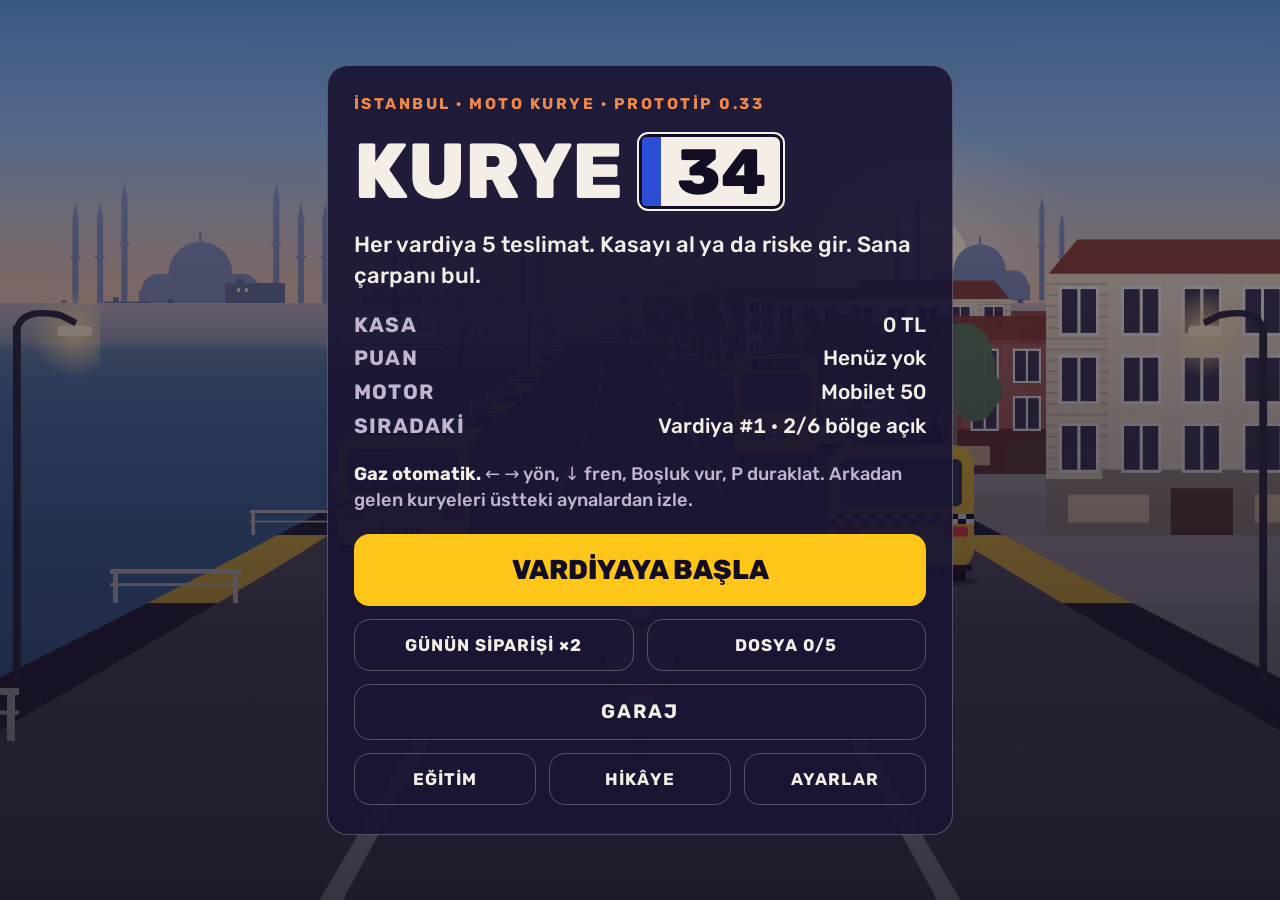
==== index.html @ 035631e4 "v0.33: speedometer, clearer police checkpoint, fines list, fewer potholes/oil, rivals one at a time " ====
<!doctype html>
<html lang="tr">
<head>
<meta charset="utf-8">
<meta name="viewport" content="width=device-width,initial-scale=1,viewport-fit=cover">
<title>Kurye 34</title>
<meta name="theme-color" content="#120d22">
<meta name="description" content="İstanbul'da motor kuryeliği: trafik, rakipler, teslimat.">
<meta name="apple-mobile-web-app-capable" content="yes">
<meta name="mobile-web-app-capable" content="yes">
<meta name="apple-mobile-web-app-status-bar-style" content="black-translucent">
<meta name="apple-mobile-web-app-title" content="Kurye 34">
<link rel="manifest" href="manifest.webmanifest">
<link rel="icon" href="icons/icon-192.png" type="image/png">
<link rel="apple-touch-icon" href="icons/apple-touch-icon.png">
<link rel="preconnect" href="https://fonts.googleapis.com">
<link rel="preconnect" href="https://fonts.gstatic.com" crossorigin>
<link rel="stylesheet" href="https://fonts.googleapis.com/css2?family=Rubik:wght@500;700;800;900&display=swap">
<link rel="stylesheet" href="style.css">
</head>
<body>
<div id="game"><canvas id="c" aria-label="Kurye 34 oyun alanı"></canvas></div>

<div class="hud" id="hud" hidden>
  <div class="stat">
    <span class="lbl">SÜRE</span>
    <span class="val" id="time" data-noi18n>00.0</span>
    <div class="sys">
      <button class="mini" id="pauseBtn" type="button" aria-label="Duraklat">II</button>
      <button class="mini" id="muteBtn" type="button">SES</button>
    </div>
  </div>
  <div class="mid">
    <div class="route" id="route"></div>
    <div class="track"><div class="fill" id="prog"></div><div class="pin"></div></div>
    <div class="sub"><span id="dist" data-noi18n>0 m</span></div>
  </div>
  <div class="stat r">
    <span class="lbl" id="moneyLbl">KASA</span>
    <span class="val" id="money" data-noi18n>0 TL</span>
    <span class="lbl" style="margin-top:6px">PAKET</span>
    <div class="pbar"><i id="pkg"></i></div>
  </div>
</div>

<div class="copfx" id="copFx"></div>
<div class="spd" id="spd" hidden><b id="spdV" data-noi18n>0</b><small id="spdU">km/sa</small><span class="lim" id="spdLim" hidden>LİMİT 55</span></div>
<div class="toast" id="toast"></div>
<div class="cd" id="cd" hidden></div>
<div class="hint" id="rivalHint" hidden>RAKİP ARKADA</div>
<div class="boss" id="bossBar" hidden><span>KARA</span><i><b id="bossHp"></b></i></div>
<div class="radio" id="radio" hidden>
  <div class="rhead"><span class="rdot"></span><span id="radioWho">USTA</span><span class="rstep" id="radioStep"></span><button class="rskip" id="tutSkip" type="button">ATLA</button></div>
  <p id="radioTxt"></p>
</div>

<div class="controls" id="controls" hidden>
  <div class="joyzone" id="joy" aria-label="Yön: sürükle">
    <div class="joybase idle" id="joyBase"><div class="joyknob" id="joyKnob"></div></div>
  </div>
  <div class="rpad">
    <button class="btn kick" data-k="kick" type="button">VUR</button>
    <button class="btn brake" data-k="brake" type="button">FREN</button>
    <button class="btn nitro" data-k="nitro" id="nitroBtn" type="button" hidden>NİTRO</button>
  </div>
</div>
<div class="keyhint" id="keyhint" hidden>Gaz otomatik · ← → yön · ↓ fren · Boşluk vur · N nitro · P duraklat</div>

<div class="screen" id="menu">
  <div class="card">
    <div class="eyebrow">İSTANBUL · MOTO KURYE · PROTOTİP 0.33</div>
    <h1>KURYE <span class="plate">34</span></h1>
    <p class="lede">Her vardiya 5 teslimat. Kasayı al ya da riske gir. Sana çarpanı bul.</p>
    <dl class="facts">
      <dt>KASA</dt><dd id="mMoney" data-noi18n>0 TL</dd>
      <dt>PUAN</dt><dd id="mRating">Henüz yok</dd>
      <dt>MOTOR</dt><dd id="mBike">Mobilet 50</dd>
      <dt>SIRADAKİ</dt><dd id="mShift">Vardiya #1 · Kadıköy</dd>
    </dl>
    <p class="how touch-only"><b>Gaz otomatik.</b> Sol yarıda parmağını sürükleyerek yön ver, sağda FREN ve VUR. Arkadan gelen kuryeleri üstteki aynalardan izle.</p>
    <p class="how key-only"><b>Gaz otomatik.</b> ← → yön, ↓ fren, Boşluk vur, P duraklat. Arkadan gelen kuryeleri üstteki aynalardan izle.</p>
    <div class="row">
      <button class="cta" id="startBtn" type="button">VARDİYAYA BAŞLA</button>
      <div class="pair two">
        <button class="ghost" id="dailyBtn" type="button">GÜNÜN SİPARİŞİ</button>
        <button class="ghost" id="caseBtn" type="button">DOSYA 0/5</button>
      </div>
      <button class="ghost" id="garageBtn" type="button">GARAJ</button>
      <div class="pair">
        <button class="ghost" id="tutBtn" type="button">EĞİTİM</button>
        <button class="ghost" id="storyBtn" type="button">HİKÂYE</button>
        <button class="ghost" id="sndBtn" type="button">AYARLAR</button>
      </div>
    </div>
  </div>
</div>

<div class="screen story" id="story" hidden>
  <div class="card">
    <canvas id="sCan" width="720" height="420" aria-hidden="true"></canvas>
    <p class="stxt" id="sTxt"></p>
    <div class="sdots" id="sDots"></div>
    <div class="row">
      <button class="cta" id="sNext" type="button">DEVAM</button>
      <button class="ghost" id="sSkip" type="button">ATLA</button>
    </div>
  </div>
</div>

<div class="screen" id="garage" hidden>
  <div class="card wide">
    <div class="ghead"><h2>GARAJ</h2><span class="gmsg" id="gMsg" aria-live="polite"></span><span class="cash" id="gMoney" data-noi18n>0 TL</span></div>
    <div class="cur">
      <canvas id="gPrev" width="180" height="172" aria-hidden="true"></canvas>
      <div style="min-width:0">
        <div class="nm" id="gName">Mobilet 50</div>
        <div class="bars" id="gBars"></div>
      </div>
    </div>
    <h3>PARÇALAR</h3>
    <div class="list" id="gUps"></div>
    <h3>TEÇHİZAT</h3>
    <div class="list" id="gWpn"></div>
    <h3>MOTORLAR</h3>
    <div class="list" id="gBikes"></div>
    <button class="ghost" id="gBack" type="button">GERİ</button>
  </div>
</div>

<div class="screen" id="brief" hidden>
  <div class="card wide">
    <div class="ghead"><h2>SİPARİŞLER</h2><span class="online">● ÇEVRİMİÇİ</span></div>
    <div class="eyebrow" id="bEyebrow"></div>
    <div class="list" id="offers"></div>
    <div id="bCardsWrap" class="row" hidden><h3>KARTLARIN</h3><div class="chips" id="bCards"></div></div>
    <button class="ghost" id="abandonBtn" type="button">VARDİYAYI BIRAK</button>
  </div>
</div>

<div class="screen" id="result" hidden>
  <div class="card">
    <div class="eyebrow" id="resEyebrow"></div>
    <h2 id="resTitle"></h2>
    <p class="lede" id="resSub"></p>
    <dl class="facts" id="resRows"></dl>
    <div id="pickWrap" class="row" hidden><h3>BİR KART SEÇ</h3><div class="opts" id="picks"></div></div>
    <div class="row" id="resBtns"></div>
  </div>
</div>

<div class="screen" id="settings" hidden>
  <div class="card">
    <div class="eyebrow">AYARLAR</div>
    <h2>AYARLAR</h2>
    <div class="vols">
      <label for="s-lang">Dil / Language</label><select id="s-lang" data-noi18n><option value="tr">Türkçe</option><option value="en">English</option></select><span></span>
      <label for="s-joy">Joystick hassasiyeti</label><input type="range" id="s-joy" min="60" max="150" step="10"><output id="s-joy-n"></output>
      <label class="chk"><input type="checkbox" id="s-left"> Solak mod (joystick sağda, butonlar solda)</label>
    </div>
    <h3>SES</h3>
    <div class="vols">
      <label for="v-music">Müzik</label><input type="range" id="v-music" min="0" max="100" step="5"><output id="v-music-n"></output>
      <label for="v-sfx">Efektler ve motor</label><input type="range" id="v-sfx" min="0" max="100" step="5"><output id="v-sfx-n"></output>
      <label for="v-amb">Ortam (şehir, yağmur, martı)</label><input type="range" id="v-amb" min="0" max="100" step="5"><output id="v-amb-n"></output>
    </div>
    <button class="cta" id="setBack" type="button">TAMAM</button>
  </div>
</div>

<div class="screen" id="pause" hidden>
  <div class="card">
    <div class="eyebrow">MOLA</div>
    <h2>DURAKLATILDI</h2>
    <div class="row">
      <button class="cta" id="resumeBtn" type="button">DEVAM</button>
      <button class="ghost" id="pSndBtn" type="button">SES AYARLARI</button>
      <button class="ghost" id="quitBtn" type="button">VARDİYAYI BIRAK</button>
    </div>
    <h3>CEZALAR</h3>
    <dl class="facts rules">
      <dt>Kırmızıda geçmek</dt><dd>75 TL</dd>
      <dt>Yayaya çarpmak</dt><dd>100 TL, −1 yıldız</dd>
      <dt>Çevirmede 55 km/s üstü</dt><dd>150 TL</dd>
      <dt>Ambulansa yol vermemek</dt><dd>paket hasarı</dd>
    </dl>
  </div>
</div>

<script type="module" src="js/main.js"></script>
<script>
if('serviceWorker' in navigator&&(location.protocol==='https:'||location.hostname==='localhost'))addEventListener('load',()=>navigator.serviceWorker.register('sw.js').catch(()=>{}));
</script>
</body>
</html>
---- style.css ----
/* Base reset (from the original artifact host page) */
:root{color-scheme:light;box-sizing:border-box;padding-top:env(safe-area-inset-top,0px);padding-bottom:env(safe-area-inset-bottom,0px)}html{scroll-padding-top:env(safe-area-inset-top,0px)}body{margin:0;padding:0;font:14px -apple-system,BlinkMacSystemFont,sans-serif;background:#fff;color:#000}img{max-width:100%}[hidden]:not([hidden=until-found i]){display:none!important}

/* Layout: full-bleed canvas game; HUD pinned to the top safe area, thumb controls in the bottom corners, menus as centered cards over an attract-mode ride. Single dusk look by choice. */
:root{
  --ink:#120d22; --night:#1b1533; --ember:#f08a4b; --taxi:#ffc61a; --paper:#f4eee6; --muted:#c3b4d0;
  --bad:#ff5a5a; --good:#5fd38d; --plate:#2a4fd6; --rain:#7fb4ff;
  --glass:rgba(18,13,34,.5); --line:rgba(244,238,230,.28); --rail:rgba(244,238,230,.18);
  --hot:rgba(255,198,26,.38); --shadow:rgba(0,0,0,.55); --card:rgba(27,21,51,.92); --opt:rgba(244,238,230,.06);
  --veil-a:rgba(18,13,34,.35); --veil-b:rgba(18,13,34,.82);
  --display:"Rubik","Arial Black",system-ui,sans-serif;
  --ui:"Rubik",system-ui,-apple-system,"Segoe UI",sans-serif;
  color-scheme:dark;
}
[hidden]{display:none!important}
html,body{height:100%;background:var(--ink);color:var(--paper);overflow:hidden}
body{padding-left:max(16px, env(safe-area-inset-left,0px));padding-right:max(16px, env(safe-area-inset-right,0px));font-family:var(--ui);-webkit-user-select:none;user-select:none;-webkit-touch-callout:none;touch-action:none;-webkit-tap-highlight-color:transparent}
#game{position:fixed;inset:0;background:var(--ink)}
#c{display:block;width:100%;height:100%}
button{font-family:inherit;cursor:pointer}
button:disabled{cursor:default}

/* HUD */
.hud{position:fixed;top:0;left:0;right:0;z-index:2;display:grid;grid-template-columns:auto minmax(0,1fr) auto;gap:12px;align-items:start;padding:calc(env(safe-area-inset-top,0px) + 10px) max(14px, env(safe-area-inset-right,0px)) 0 max(14px, env(safe-area-inset-left,0px));pointer-events:none;font-variant-numeric:tabular-nums;text-shadow:0 2px 0 var(--shadow);padding-bottom:22px;background:linear-gradient(180deg,var(--veil-b),transparent)}
.stat{display:flex;flex-direction:column;gap:3px}
.stat.r{align-items:flex-end;text-align:right}
.lbl{font:700 11px/1 var(--ui);letter-spacing:.14em;color:var(--muted)}
.val{font:800 26px/1 var(--display);color:var(--paper)}
.val.warn{color:var(--bad)}
.mid{display:flex;flex-direction:column;gap:6px;padding-top:2px;min-width:0}
.route{font:700 15px/1.1 var(--ui);letter-spacing:.04em;text-align:center;white-space:nowrap;overflow:hidden;text-overflow:ellipsis}
.route em{font-style:normal;color:var(--rain)}
.track{position:relative;height:8px;border-radius:4px;background:var(--rail);margin-right:6px}
.track .fill{position:absolute;left:0;top:0;bottom:0;width:0;border-radius:4px;background:var(--taxi)}
.track .pin{position:absolute;right:-7px;top:50%;width:13px;height:13px;margin-top:-9px;border-radius:50% 50% 50% 0;transform:rotate(-45deg);background:var(--ember);border:2px solid var(--ink)}
.sub{display:flex;justify-content:space-between;gap:8px;font:700 13px/1 var(--ui);color:var(--muted)}
.pbar{width:84px;height:7px;border-radius:4px;background:var(--rail);overflow:hidden;margin-top:3px}
.pbar i{display:block;height:100%;width:100%;background:var(--good)}
.pbar i.low{background:var(--bad)}
.sys{display:flex;gap:6px;margin-top:8px;pointer-events:auto}
.mini{font:700 12px/1 var(--ui);letter-spacing:.1em;color:var(--paper);background:var(--glass);border:1px solid var(--line);border-radius:8px;padding:7px 10px;text-shadow:none}

.toast{position:fixed;left:50%;top:calc(var(--mirB,92px) + 10px + var(--radB,0px));transform:translateX(-50%);z-index:6;pointer-events:none;box-sizing:border-box;width:max-content;max-width:calc(100vw - 32px);padding:5px 12px;border-radius:12px;background:var(--glass);font:800 18px/1.15 var(--display);color:var(--paper);text-shadow:0 3px 0 var(--shadow);text-align:center;text-wrap:balance;opacity:0;transition:opacity .15s}
.toast.show{opacity:1}
.toast.big{font-size:64px;color:var(--taxi);top:30%;background:none}
/* over a menu (garage purchases etc.) the toast sits at the bottom as a card, never on top of the content */
.toast.menu{top:auto;bottom:calc(env(safe-area-inset-bottom,0px) + 20px);background:var(--card);border:1px solid var(--taxi);text-shadow:none;font-size:16px;padding:10px 16px}
.hint{position:fixed;left:50%;bottom:calc(env(safe-area-inset-bottom,0px) + 140px);transform:translateX(-50%);z-index:2;pointer-events:none;font:700 13px/1 var(--ui);letter-spacing:.12em;background:var(--glass);border:1px solid var(--ember);color:var(--paper);border-radius:999px;padding:7px 12px;white-space:nowrap}

/* Controls: gas is automatic. Left thumb steers, right thumb brakes and kicks. */
.controls{position:fixed;left:0;right:0;bottom:0;z-index:2;display:flex;justify-content:space-between;align-items:flex-end;padding:0 max(16px, env(safe-area-inset-right,0px)) calc(env(safe-area-inset-bottom,0px) + 16px) max(16px, env(safe-area-inset-left,0px));pointer-events:none}
.steer{pointer-events:auto;display:flex;gap:14px;touch-action:none}
.steer span{width:84px;height:84px;border-radius:50%;background:var(--glass);border:2px solid var(--line);display:grid;place-items:center}
.steer span.on{background:var(--hot);border-color:var(--taxi)}
.steer svg{width:34px;height:34px;fill:var(--paper)}
.rpad{pointer-events:auto;display:flex;flex-direction:column-reverse;gap:12px;align-items:center;margin-left:auto}
.joyzone{position:fixed;left:0;top:calc(env(safe-area-inset-top,0px) + 90px);bottom:0;width:50%;pointer-events:auto;touch-action:none}
.joyhint{position:absolute;left:max(24px, env(safe-area-inset-left,0px));bottom:calc(env(safe-area-inset-bottom,0px) + 28px);font:700 13px/1 var(--ui);letter-spacing:.14em;color:var(--muted);opacity:.75;text-shadow:0 2px 0 var(--shadow)}
.joybase{position:fixed;width:120px;height:120px;margin:-60px 0 0 -60px;border-radius:50%;border:2px solid var(--line);background:var(--glass);pointer-events:none}
.joybase.idle{left:calc(max(16px, env(safe-area-inset-left,0px)) + 70px);top:calc(100% - env(safe-area-inset-bottom,0px) - 84px);opacity:.45}
.joyknob{position:absolute;left:50%;top:50%;width:52px;height:52px;margin:-26px 0 0 -26px;border-radius:50%;background:var(--hot);border:2px solid var(--taxi)}
.btn{touch-action:none;border-radius:50%;background:var(--glass);border:2px solid var(--line);color:var(--paper);font:800 13px/1 var(--display);display:grid;place-items:center;padding:0}
.btn.on{background:var(--hot);border-color:var(--taxi)}
.btn.kick{width:76px;height:76px;border-color:var(--ember)}
.btn.brake{width:96px;height:96px;font-size:16px;border-color:var(--bad)}
.keyhint{display:none}
.key-only{display:none}
@media (hover:hover) and (pointer:fine){
  .screen{padding-top:14px;padding-bottom:14px}
  .controls{display:none}
  .keyhint{display:block;position:fixed;left:50%;transform:translateX(-50%);bottom:calc(env(safe-area-inset-bottom,0px) + 12px);z-index:2;font:700 13px/1.3 var(--ui);letter-spacing:.08em;color:var(--muted);text-shadow:0 2px 0 var(--shadow);width:max-content;max-width:calc(100vw - 32px);text-align:center}
  .touch-only{display:none}
  .key-only{display:block}
  .hint{bottom:calc(env(safe-area-inset-bottom,0px) + 44px)}
}
@media (max-height:500px){
  .val{font-size:19px}
  .lbl{font-size:10px}
  .route{font-size:13px}
  .sub{font-size:12px}
  .mini{padding:5px 8px;font-size:11px}
  .sys{margin-top:5px}
  .hud{padding-top:calc(env(safe-area-inset-top,0px) + 6px)}
  .steer span{width:66px;height:66px}
  .steer svg{width:28px;height:28px}
  .btn.kick{width:60px;height:60px;font-size:11px}
  .rpad{gap:8px}
  .btn.brake{width:76px;height:76px;font-size:13px}
  .controls{padding-bottom:calc(env(safe-area-inset-bottom,0px) + 10px)}
  .hint{bottom:auto;top:calc(env(safe-area-inset-top,0px) + 66px)}
  .toast{font-size:15px}
  .toast.big{font-size:48px;top:28%}
}

/* Screens */
.screen{position:fixed;inset:0;z-index:5;display:grid;place-items:center;overflow-y:auto;padding:calc(env(safe-area-inset-top,0px) + 20px) max(16px, env(safe-area-inset-right,0px)) calc(env(safe-area-inset-bottom,0px) + 20px) max(16px, env(safe-area-inset-left,0px));background:linear-gradient(180deg,var(--veil-a),var(--veil-b));touch-action:pan-y}
@media (max-height:640px){.screen{place-items:start center}}
.card{width:100%;max-width:440px;display:flex;flex-direction:column;gap:16px;background:var(--card);border:1px solid var(--line);border-radius:16px;padding:22px 20px}
.card.wide{max-width:560px}
.eyebrow{font:700 12px/1.2 var(--ui);letter-spacing:.16em;color:var(--ember)}
h1,h2,h3{margin:0;text-wrap:balance}
h1{font:800 clamp(42px,12vw,60px)/.95 var(--display);display:flex;align-items:center;flex-wrap:wrap;gap:.2em}
h2{font:800 clamp(24px,7vw,32px)/1.05 var(--display)}
h3{font:700 13px/1 var(--ui);letter-spacing:.16em;color:var(--muted)}
.plate{position:relative;display:inline-block;background:var(--paper);color:var(--ink);border:3px solid var(--ink);outline:2px solid var(--paper);border-radius:7px;padding:.06em .22em .02em .55em;font-size:.82em;line-height:1}
.plate::before{content:"";position:absolute;left:0;top:0;bottom:0;width:.3em;background:var(--plate);border-radius:3px 0 0 3px}
.lede{margin:0;font:500 17px/1.4 var(--ui);max-width:40ch}
.facts{display:grid;grid-template-columns:auto minmax(0,1fr);gap:6px 14px;margin:0;font:500 16px/1.25 var(--ui);font-variant-numeric:tabular-nums}
.facts dt{color:var(--muted);font-weight:700;letter-spacing:.06em}
.facts dd{margin:0;text-align:right}
.facts .total{font-weight:700;color:var(--taxi)}
.how{margin:0;font:500 14px/1.45 var(--ui);color:var(--muted)}
.how b{color:var(--paper);font-weight:700}
.cta{appearance:none;border:0;border-radius:12px;background:var(--taxi);color:var(--ink);font:800 21px/1 var(--display);padding:17px 16px}
.ghost{appearance:none;background:transparent;color:var(--paper);border:1px solid var(--line);border-radius:12px;font:700 15px/1 var(--ui);letter-spacing:.1em;padding:13px}
.row{display:flex;flex-direction:column;gap:10px}
.note{font:500 13px/1.3 var(--ui);color:var(--muted)}
.cta:focus-visible,.ghost:focus-visible,.mini:focus-visible,.opt:focus-visible,.buy:focus-visible{outline:3px solid var(--paper);outline-offset:3px}

.event{display:flex;flex-direction:column;gap:4px;border:1px solid var(--rain);border-radius:12px;padding:12px 14px;background:var(--opt)}
.event b{font:800 15px/1 var(--display);color:var(--rain)}
.event span{font:500 15px/1.3 var(--ui)}
.chips{display:flex;flex-wrap:wrap;gap:6px}
.chip{font:700 13px/1 var(--ui);letter-spacing:.04em;border:1px solid var(--line);border-radius:999px;padding:6px 10px;background:var(--opt)}
.opts{display:grid;grid-template-columns:repeat(auto-fit,minmax(150px,1fr));gap:10px}
.opt{appearance:none;text-align:left;display:flex;flex-direction:column;gap:6px;background:var(--opt);color:var(--paper);border:1px solid var(--line);border-radius:12px;padding:14px}
.opt b{font:800 15px/1.1 var(--display);color:var(--taxi)}
.opt span{font:500 15px/1.3 var(--ui)}
.opt small{font:700 11px/1 var(--ui);letter-spacing:.14em;color:var(--muted)}
.opt:hover{border-color:var(--taxi)}

/* Garage */
.ghead{display:flex;justify-content:space-between;align-items:baseline;gap:12px;flex-wrap:wrap}
.gmsg{flex:1 1 auto;min-width:0;text-align:center;font:700 14px/1.2 var(--ui);color:var(--good);opacity:0;transition:opacity .2s}
.gmsg.show{opacity:1}
.cash{font:800 20px/1 var(--display);color:var(--taxi);font-variant-numeric:tabular-nums}
.cur{display:grid;grid-template-columns:110px minmax(0,1fr);gap:14px;align-items:center}
.cur canvas{width:110px;height:105px;border-radius:12px;background:var(--opt)}
.cur .nm{font:800 20px/1.1 var(--display)}
.bars{display:grid;grid-template-columns:auto minmax(0,1fr);gap:6px 10px;align-items:center;margin-top:8px}
.bars span{font:700 11px/1 var(--ui);letter-spacing:.12em;color:var(--muted)}
.bars i{display:block;height:7px;border-radius:4px;background:var(--rail);overflow:hidden}
.bars i b{display:block;height:100%;background:var(--taxi)}
.list{display:flex;flex-direction:column;gap:8px}
.item{display:grid;grid-template-columns:minmax(0,1fr) auto;gap:10px;align-items:center;padding:10px 12px;border:1px solid var(--line);border-radius:12px;background:var(--opt)}
.item.sel{border-color:var(--taxi)}
.item .t{font:700 16px/1.15 var(--ui)}
.item .d{font:500 13px/1.3 var(--ui);color:var(--muted)}
.pips{display:inline-flex;gap:3px;margin-left:6px;vertical-align:middle}
.pips i{width:8px;height:8px;border-radius:50%;border:1px solid var(--taxi)}
.pips i.on{background:var(--taxi)}
.buy{appearance:none;min-width:86px;border:0;border-radius:10px;background:var(--taxi);color:var(--ink);font:700 15px/1 var(--ui);letter-spacing:.06em;padding:11px 12px;font-variant-numeric:tabular-nums}
.buy.alt{background:transparent;color:var(--paper);border:1px solid var(--line)}
.buy:disabled{background:var(--rail);color:var(--muted)}
.buy.alt:disabled{background:transparent;color:var(--taxi);border-color:var(--taxi)}
.order{appearance:none;text-align:left;display:flex;flex-direction:column;gap:6px;background:var(--opt);color:var(--paper);border:1px solid var(--line);border-radius:14px;padding:14px;font-family:var(--ui)}
.order:hover,.order:focus-visible{border-color:var(--taxi);outline:none}
.otop{display:flex;justify-content:space-between;align-items:baseline;gap:10px}
.otop b{font:700 18px/1.15 var(--ui);min-width:0}
.opay{font:800 20px/1 var(--display);color:var(--taxi);font-variant-numeric:tabular-nums;white-space:nowrap}
.oroute{font:800 15px/1.2 var(--display)}
.ometa{font:500 14px/1.2 var(--ui);color:var(--muted);font-variant-numeric:tabular-nums}
.oev{font:500 13px/1.3 var(--ui);color:var(--rain)}
.chip.ev{border-color:var(--rain);color:var(--rain)}
.oacc{text-align:center;background:var(--good);color:var(--ink);border-radius:10px;padding:10px;font:800 15px/1 var(--display);margin-top:4px}
.online{font:700 12px/1 var(--ui);letter-spacing:.12em;color:var(--good)}
.cd{position:fixed;left:50%;top:calc(var(--mirB,92px) + 64px + var(--radB,0px));transform:translateX(-50%);z-index:2;pointer-events:none;font:800 clamp(72px,16vw,128px)/1 var(--display);color:var(--bad);opacity:.42;text-shadow:0 4px 0 var(--shadow);font-variant-numeric:tabular-nums}
.btn.nitro{width:64px;height:44px;border-radius:22px;border-color:var(--rain);color:var(--rain);font-size:11px}
.btn.used{opacity:.35}
@media (max-height:500px){.cd{top:calc(var(--mirB,60px) + 52px + var(--radB,0px));font-size:76px}.btn.nitro{width:56px;height:36px;font-size:10px}}
@media (prefers-reduced-motion:reduce){.toast{transition:none}}

/* Customer rating */
.facts dd.stars,.facts dt.stars{color:var(--taxi)}
.facts dd.stars{letter-spacing:.12em}
.pair{display:grid;grid-template-columns:repeat(3,1fr);gap:10px}

/* Sound settings */
.vols{display:grid;grid-template-columns:minmax(0,1fr) 3ch;gap:6px 12px;align-items:center}
.vols label{grid-column:1/-1;font:700 13px/1.2 var(--ui);letter-spacing:.06em;color:var(--muted);margin-top:6px}
.vols input{width:100%;accent-color:var(--taxi);touch-action:manipulation;height:28px}
.vols output{font:800 15px/1 var(--display);text-align:right;font-variant-numeric:tabular-nums}

/* Tutorial radio: dispatcher messages above the thumb controls */
.radio{position:fixed;z-index:3;box-sizing:border-box;background:var(--card);border:1px solid var(--ember);border-radius:12px;padding:8px 10px 9px;pointer-events:none;box-shadow:0 4px 16px var(--shadow)}
.radio.done{border-color:var(--good)}
.rhead{display:flex;align-items:center;gap:8px;font:700 11px/1 var(--ui);letter-spacing:.14em;color:var(--ember)}
.rdot{width:8px;height:8px;border-radius:50%;background:var(--bad);animation:blink 1s steps(2) infinite}
.rstep{color:var(--muted);margin-left:auto}
.rskip{pointer-events:auto;appearance:none;background:transparent;border:1px solid var(--line);border-radius:8px;color:var(--paper);font:700 11px/1 var(--ui);letter-spacing:.1em;padding:6px 8px}
.radio p{margin:6px 0 0;font:600 15px/1.3 var(--ui);color:var(--paper)}
.radio.compact{padding:5px 6px 6px;border-radius:9px}
.radio.compact .rhead{float:right;margin:0 0 2px 4px;font-size:9px}
.radio.compact .rhead>:not(.rskip){display:none}
.radio.compact .rskip{font-size:9px;padding:3px 5px;border-radius:6px}
.radio.compact p{margin:0;font-size:11.5px;line-height:1.22}
.pulse{animation:pulse 1s ease-in-out infinite}
.joybase.idle.pulse{opacity:1}
@keyframes pulse{50%{box-shadow:0 0 0 8px var(--hot);border-color:var(--taxi)}}
@keyframes blink{50%{opacity:.2}}

/* Story intro */
.story{background:#07050d}
.story .card{background:transparent;border:0;padding:0;max-width:520px;gap:14px}
#sCan{width:100%;height:auto;aspect-ratio:12/7;border-radius:12px;background:#000;display:block}
.stxt{margin:0;min-height:5.6em;font:500 18px/1.45 var(--ui);color:var(--paper);animation:fadein .6s ease both}
.stxt b{color:var(--taxi);font-weight:800}
.sdots{display:flex;gap:6px;justify-content:center}
.sdots i{width:7px;height:7px;border-radius:50%;background:var(--rail)}
.sdots i.on{background:var(--taxi)}
@keyframes fadein{from{opacity:0;transform:translateY(6px)}}
@media (prefers-reduced-motion:reduce){.stxt,.rdot,.pulse{animation:none}}

/* Menu extras, dossier text */
.pair.two{grid-template-columns:1fr 1fr}
.pair .ghost{padding:13px 6px;font-size:13px;letter-spacing:.06em}
.ghost.hotb{border-color:var(--taxi);color:var(--taxi)}
#resSub{white-space:pre-line}
.vols .chk{display:flex;gap:10px;align-items:center;font-size:14px;color:var(--paper);letter-spacing:0}
.vols .chk input{width:22px;height:22px;flex:none}

/* Boss health, between the mirrors */
.boss{position:fixed;left:50%;transform:translateX(-50%);top:calc(env(safe-area-inset-top,0px) + 96px);z-index:3;width:min(26vw,220px);pointer-events:none;text-align:center;font:800 11px/1 var(--display);letter-spacing:.16em;color:var(--bad);text-shadow:0 2px 0 var(--shadow)}
.boss i{display:block;height:8px;margin-top:5px;border-radius:4px;background:var(--rail);overflow:hidden}
.boss b{display:block;height:100%;background:var(--bad);transition:width .2s}

/* Left-handed mode */
.lefty .rpad{margin-left:0;margin-right:auto}
.lefty .controls{flex-direction:row-reverse}
.lefty .joyzone{left:auto;right:0}
.lefty .joybase.idle{left:auto;right:calc(max(16px, env(safe-area-inset-right,0px)) + 10px)}
.lefty .joyhint{left:auto;right:max(24px, env(safe-area-inset-right,0px))}

/* Tablets and large windows: scale menus, HUD and buttons up */
@media (min-width:700px) and (min-height:600px){
  .card{zoom:1.3}
  .hud{zoom:1.35}
  .rpad{zoom:1.3}
  .toast{font-size:23px}
  .toast.menu{font-size:20px}
}

.vols select{width:100%;height:36px;border-radius:8px;border:1px solid var(--line);background:var(--opt);color:var(--paper);font:700 15px var(--ui);padding:0 8px}

/* narrow phones: keep the HUD's middle column readable */
.sub span{white-space:nowrap}
@media (max-width:360px){
  .val{font-size:21px}
  .hud{gap:8px;padding-left:max(10px, env(safe-area-inset-left,0px));padding-right:max(10px, env(safe-area-inset-right,0px))}
  .sub{font-size:12px}
  .route{font-size:13px}
}

/* Story radio while riding: a strip under the mirrors */
.radio.talk{left:max(12px, env(safe-area-inset-left,0px));right:max(12px, env(safe-area-inset-right,0px));top:calc(var(--mirB,92px) + 6px);margin:0 auto;max-width:520px;background:var(--glass);border-color:var(--line);box-shadow:none;padding:6px 10px 7px}
.radio.talk .rstep,.radio.talk .rskip{display:none}
.radio.talk p{margin:3px 0 0;font:600 14px/1.25 var(--ui);text-shadow:0 2px 0 var(--shadow)}
.radio.talk.inner{border-style:dashed}
.radio.talk.inner .rhead{color:var(--muted)}
.radio.talk.inner .rdot{display:none}
.radio.talk.inner p{font-style:italic;color:var(--muted)}
/* Cursed cards, risk rows */
.opt.curse{border-color:var(--bad)}
.opt.curse small,.opt.curse b{color:var(--bad)}
.facts .risk{color:var(--ember);font-weight:700}

/* speedometer (bottom centre) and the police-checkpoint warning */
.spd{position:fixed;left:50%;transform:translateX(-50%);bottom:calc(env(safe-area-inset-bottom,0px) + 14px);z-index:2;display:flex;align-items:baseline;gap:6px;pointer-events:none;font:800 30px/1 var(--ui);color:#fff;text-shadow:0 2px 6px rgba(0,0,0,.65);white-space:nowrap}
.spd small{font:700 11px/1 var(--ui);color:var(--muted)}
.spd .lim{font:800 12px/1 var(--ui);padding:3px 6px;border:2px solid currentColor;border-radius:6px;align-self:center}
.spd.over{color:var(--ember)}.spd.ok{color:#6ee7a0}
.copfx{position:fixed;inset:0;z-index:1;pointer-events:none;opacity:0;transition:opacity .3s}
.copfx.on{opacity:1;animation:copflash 1.4s steps(1) infinite}
@keyframes copflash{0%{box-shadow:inset 0 0 90px 14px rgba(255,40,40,.42)}50%{box-shadow:inset 0 0 90px 14px rgba(50,110,255,.42)}}
@media (max-height:500px){.spd{font-size:24px;bottom:calc(env(safe-area-inset-bottom,0px) + 8px)}.spd .lim{font-size:10px}}
@media (min-width:700px) and (min-height:600px){.spd{zoom:1.35}}
@media (prefers-reduced-motion:reduce){.copfx.on{animation:none;box-shadow:inset 0 0 80px 10px rgba(150,70,210,.3)}}
@media (hover:hover) and (pointer:fine){.spd{bottom:calc(env(safe-area-inset-bottom,0px) + 62px)}}
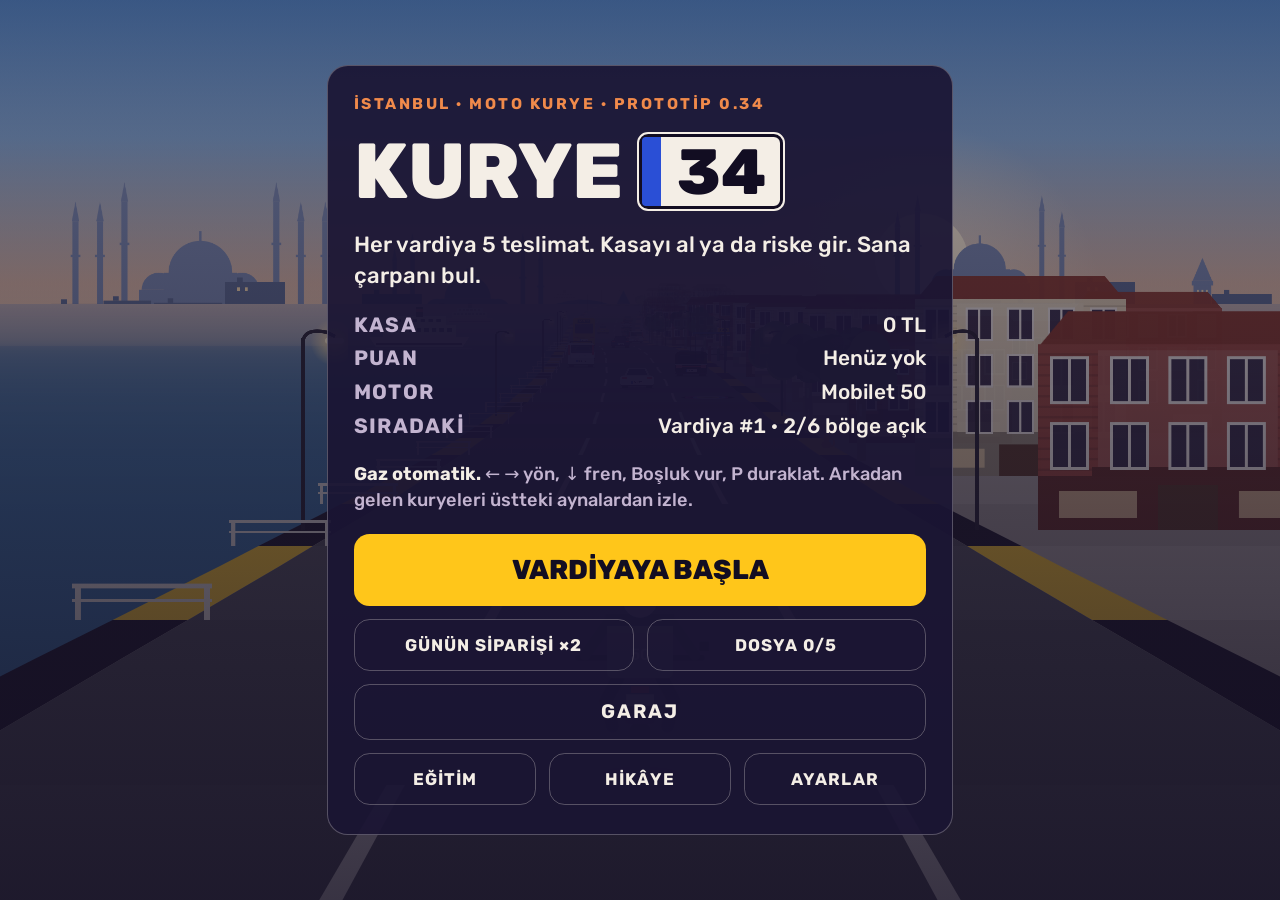
==== commit dd4f6e1a: "v0.34: rivals spawn together again but never overlap Rivals did not see each other: all of them aime" ====
--- a/index.html
+++ b/index.html
@@ -68,7 +68,7 @@
 
 <div class="screen" id="menu">
   <div class="card">
-    <div class="eyebrow">İSTANBUL · MOTO KURYE · PROTOTİP 0.33</div>
+    <div class="eyebrow">İSTANBUL · MOTO KURYE · PROTOTİP 0.34</div>
     <h1>KURYE <span class="plate">34</span></h1>
     <p class="lede">Her vardiya 5 teslimat. Kasayı al ya da riske gir. Sana çarpanı bul.</p>
     <dl class="facts">
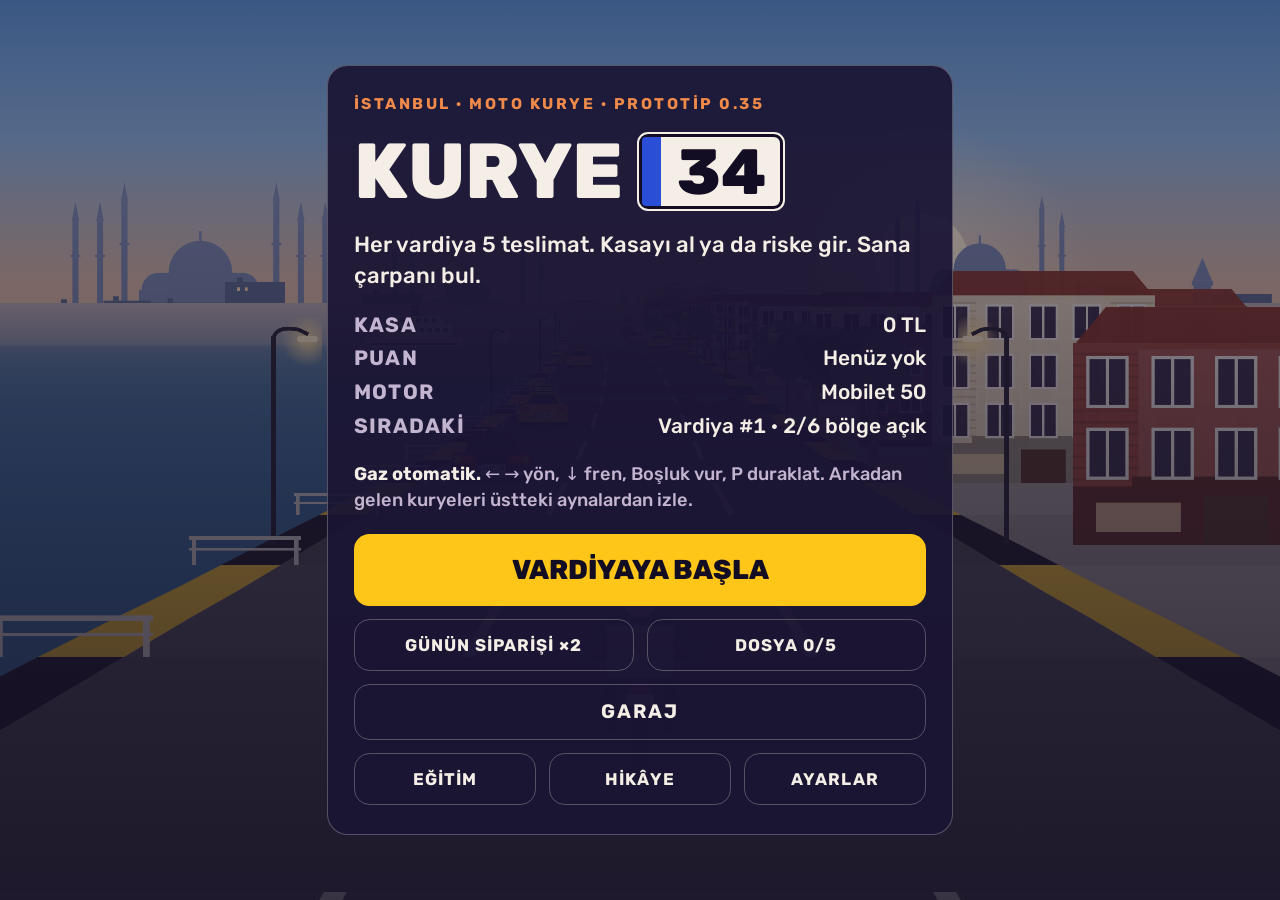
==== commit 882d08b1: "v0.35: ending and free ride, lifetime stats, economy tuned for a 2-3 hour run - Kara win shows lifet" ====
--- a/index.html
+++ b/index.html
@@ -68,9 +68,9 @@
 
 <div class="screen" id="menu">
   <div class="card">
-    <div class="eyebrow">İSTANBUL · MOTO KURYE · PROTOTİP 0.34</div>
+    <div class="eyebrow">İSTANBUL · MOTO KURYE · PROTOTİP 0.35</div>
     <h1>KURYE <span class="plate">34</span></h1>
-    <p class="lede">Her vardiya 5 teslimat. Kasayı al ya da riske gir. Sana çarpanı bul.</p>
+    <p class="lede" id="lede">Her vardiya 5 teslimat. Kasayı al ya da riske gir. Sana çarpanı bul.</p>
     <dl class="facts">
       <dt>KASA</dt><dd id="mMoney" data-noi18n>0 TL</dd>
       <dt>PUAN</dt><dd id="mRating">Henüz yok</dd>
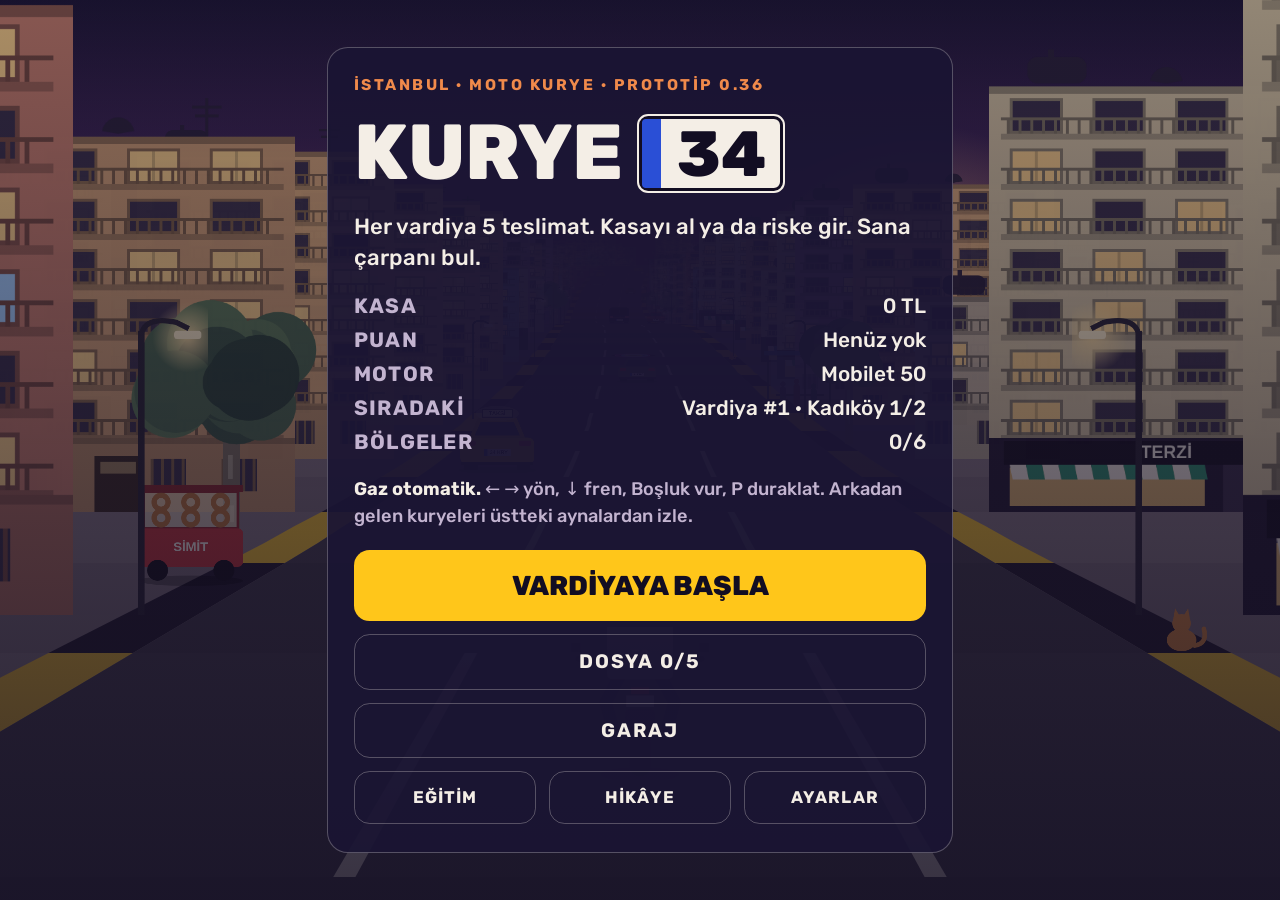
==== commit 88e8babd: "v0.36: simpler run: one card per shift, district conquest, no daily order, three parts - Cards: six," ====
--- a/index.html
+++ b/index.html
@@ -68,23 +68,22 @@
 
 <div class="screen" id="menu">
   <div class="card">
-    <div class="eyebrow">İSTANBUL · MOTO KURYE · PROTOTİP 0.35</div>
+    <div class="eyebrow">İSTANBUL · MOTO KURYE · PROTOTİP 0.36</div>
     <h1>KURYE <span class="plate">34</span></h1>
     <p class="lede" id="lede">Her vardiya 5 teslimat. Kasayı al ya da riske gir. Sana çarpanı bul.</p>
     <dl class="facts">
       <dt>KASA</dt><dd id="mMoney" data-noi18n>0 TL</dd>
       <dt>PUAN</dt><dd id="mRating">Henüz yok</dd>
       <dt>MOTOR</dt><dd id="mBike">Mobilet 50</dd>
-      <dt>SIRADAKİ</dt><dd id="mShift">Vardiya #1 · Kadıköy</dd>
+      <dt>SIRADAKİ</dt><dd id="mShift">Vardiya #1 · Kadıköy 1/2</dd>
+      <dt>BÖLGELER</dt><dd id="mZones" data-noi18n>0/6</dd>
     </dl>
+    <div class="zpick" id="zonePick" hidden></div>
     <p class="how touch-only"><b>Gaz otomatik.</b> Sol yarıda parmağını sürükleyerek yön ver, sağda FREN ve VUR. Arkadan gelen kuryeleri üstteki aynalardan izle.</p>
     <p class="how key-only"><b>Gaz otomatik.</b> ← → yön, ↓ fren, Boşluk vur, P duraklat. Arkadan gelen kuryeleri üstteki aynalardan izle.</p>
     <div class="row">
       <button class="cta" id="startBtn" type="button">VARDİYAYA BAŞLA</button>
-      <div class="pair two">
-        <button class="ghost" id="dailyBtn" type="button">GÜNÜN SİPARİŞİ</button>
-        <button class="ghost" id="caseBtn" type="button">DOSYA 0/5</button>
-      </div>
+      <button class="ghost" id="caseBtn" type="button">DOSYA 0/5</button>
       <button class="ghost" id="garageBtn" type="button">GARAJ</button>
       <div class="pair">
         <button class="ghost" id="tutBtn" type="button">EĞİTİM</button>
--- a/style.css
+++ b/style.css
@@ -276,3 +276,8 @@
 @media (min-width:700px) and (min-height:600px){.spd{zoom:1.35}}
 @media (prefers-reduced-motion:reduce){.copfx.on{animation:none;box-shadow:inset 0 0 80px 10px rgba(150,70,210,.3)}}
 @media (hover:hover) and (pointer:fine){.spd{bottom:calc(env(safe-area-inset-bottom,0px) + 62px)}}
+
+/* free ride: district picker in the menu */
+.zpick{display:flex;flex-wrap:wrap;gap:6px;margin:4px 0 10px}
+.zchip{font:700 12px/1 var(--ui);letter-spacing:.06em;padding:8px 10px;border-radius:999px;border:1.5px solid var(--line,rgba(255,255,255,.25));background:transparent;color:var(--muted);cursor:pointer}
+.zchip.on{background:var(--gold,#ffc61a);color:#1d1a20;border-color:transparent}
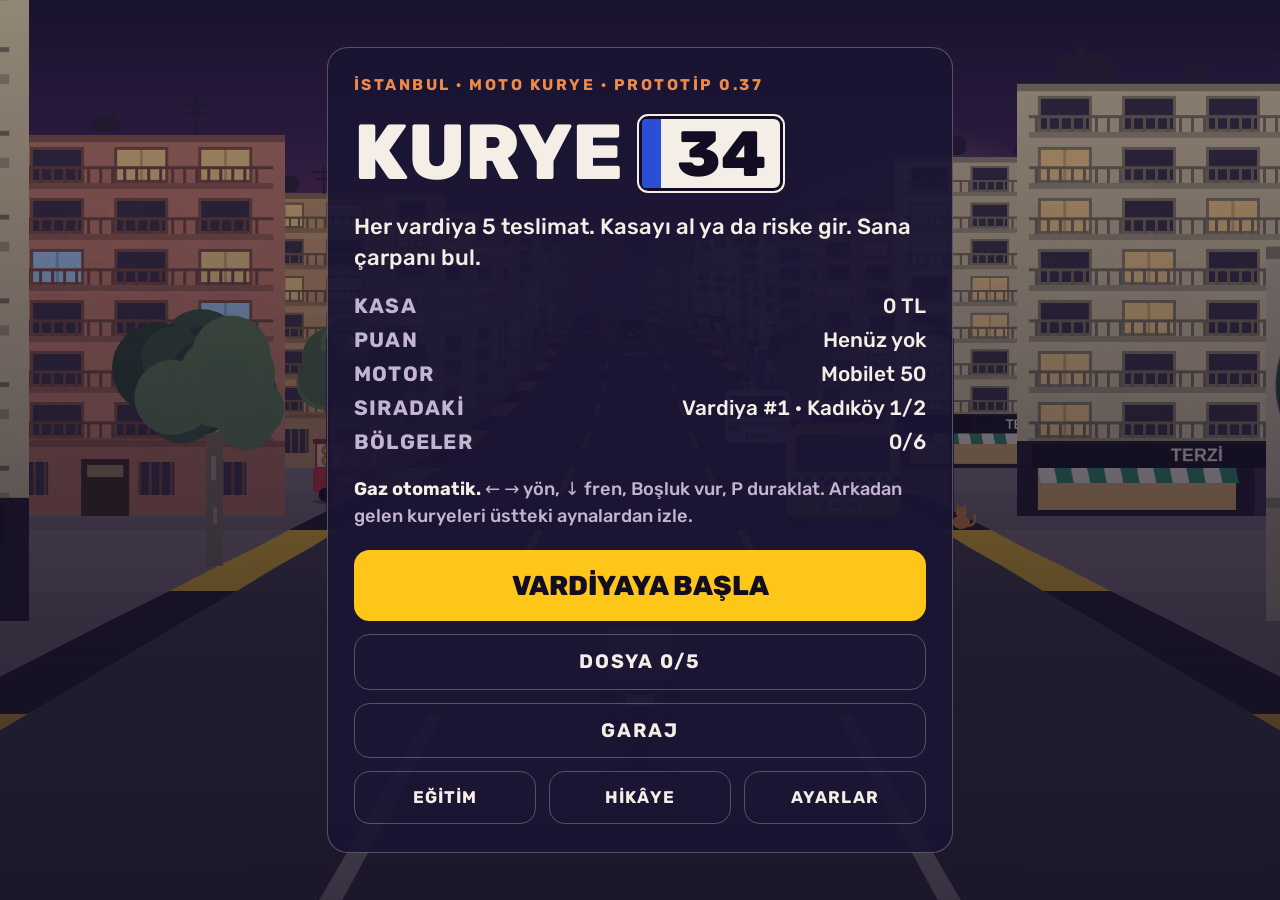
==== commit 7c8e8f5a: "v0.37: FPS counter in settings - Settings toggle shows FPS, average draw time, worst frame of the la" ====
--- a/index.html
+++ b/index.html
@@ -45,6 +45,7 @@
 
 <div class="copfx" id="copFx"></div>
 <div class="spd" id="spd" hidden><b id="spdV" data-noi18n>0</b><small id="spdU">km/sa</small><span class="lim" id="spdLim" hidden>LİMİT 55</span></div>
+<div class="fps" id="fps" hidden data-noi18n></div>
 <div class="toast" id="toast"></div>
 <div class="cd" id="cd" hidden></div>
 <div class="hint" id="rivalHint" hidden>RAKİP ARKADA</div>
@@ -68,7 +69,7 @@
 
 <div class="screen" id="menu">
   <div class="card">
-    <div class="eyebrow">İSTANBUL · MOTO KURYE · PROTOTİP 0.36</div>
+    <div class="eyebrow">İSTANBUL · MOTO KURYE · PROTOTİP 0.37</div>
     <h1>KURYE <span class="plate">34</span></h1>
     <p class="lede" id="lede">Her vardiya 5 teslimat. Kasayı al ya da riske gir. Sana çarpanı bul.</p>
     <dl class="facts">
@@ -155,6 +156,7 @@
       <label for="s-lang">Dil / Language</label><select id="s-lang" data-noi18n><option value="tr">Türkçe</option><option value="en">English</option></select><span></span>
       <label for="s-joy">Joystick hassasiyeti</label><input type="range" id="s-joy" min="60" max="150" step="10"><output id="s-joy-n"></output>
       <label class="chk"><input type="checkbox" id="s-left"> Solak mod (joystick sağda, butonlar solda)</label>
+      <label class="chk"><input type="checkbox" id="s-fps"> FPS göstergesi (performans kontrolü)</label>
     </div>
     <h3>SES</h3>
     <div class="vols">
--- a/style.css
+++ b/style.css
@@ -281,3 +281,6 @@
 .zpick{display:flex;flex-wrap:wrap;gap:6px;margin:4px 0 10px}
 .zchip{font:700 12px/1 var(--ui);letter-spacing:.06em;padding:8px 10px;border-radius:999px;border:1.5px solid var(--line,rgba(255,255,255,.25));background:transparent;color:var(--muted);cursor:pointer}
 .zchip.on{background:var(--gold,#ffc61a);color:#1d1a20;border-color:transparent}
+
+/* performance readout */
+.fps{position:fixed;left:calc(env(safe-area-inset-left,0px) + 6px);bottom:calc(env(safe-area-inset-bottom,0px) + 4px);z-index:9;pointer-events:none;font:600 10px/1.2 ui-monospace,Menlo,monospace;color:#cfe;background:rgba(0,0,0,.45);padding:2px 5px;border-radius:4px;white-space:nowrap}
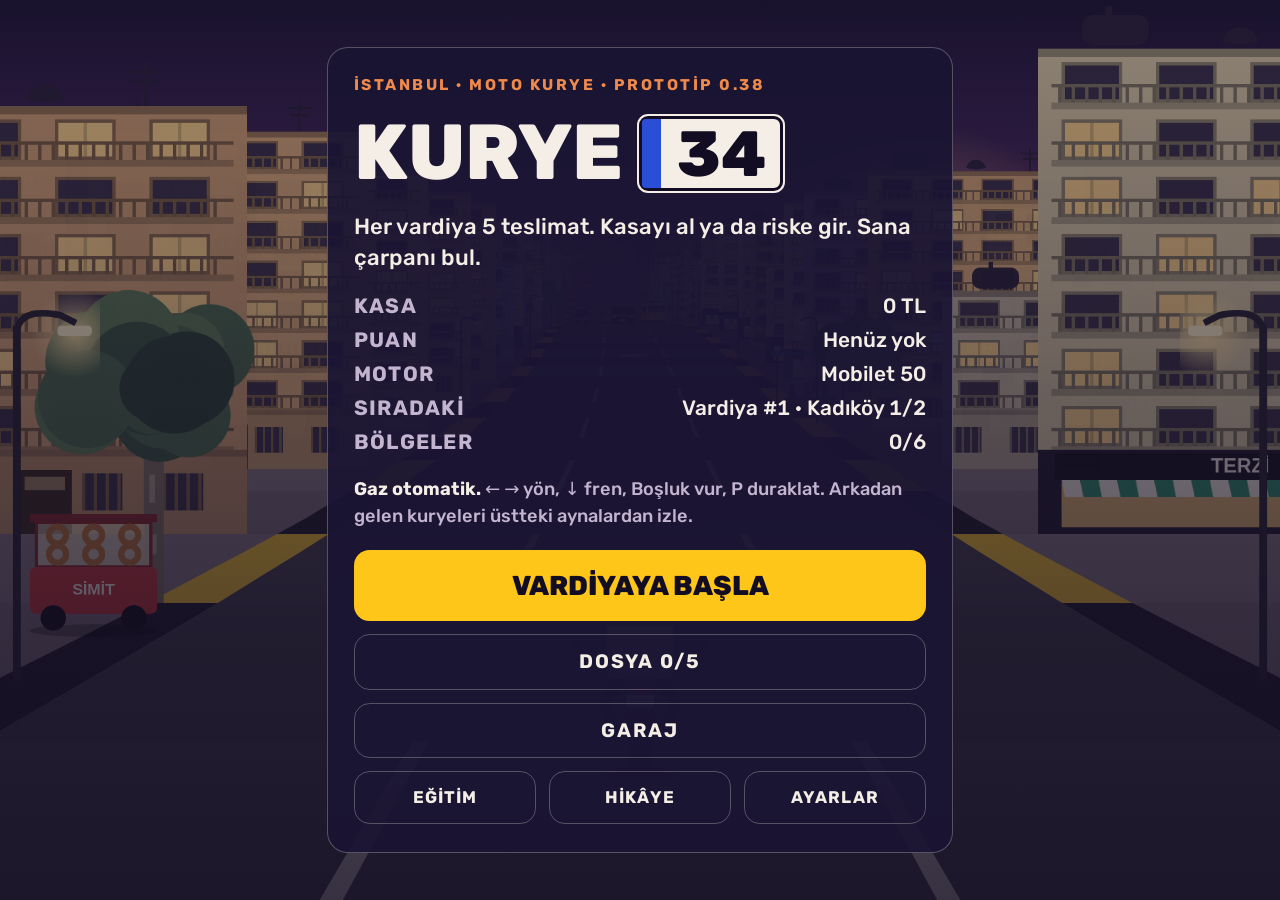
==== commit a3ffc84e: "v0.38: reset progress, clearer case file, owed clues - Settings: RESET PROGRESS (two taps within 4 s" ====
--- a/index.html
+++ b/index.html
@@ -69,7 +69,7 @@
 
 <div class="screen" id="menu">
   <div class="card">
-    <div class="eyebrow">İSTANBUL · MOTO KURYE · PROTOTİP 0.37</div>
+    <div class="eyebrow">İSTANBUL · MOTO KURYE · PROTOTİP 0.38</div>
     <h1>KURYE <span class="plate">34</span></h1>
     <p class="lede" id="lede">Her vardiya 5 teslimat. Kasayı al ya da riske gir. Sana çarpanı bul.</p>
     <dl class="facts">
@@ -165,6 +165,7 @@
       <label for="v-amb">Ortam (şehir, yağmur, martı)</label><input type="range" id="v-amb" min="0" max="100" step="5"><output id="v-amb-n"></output>
     </div>
     <button class="cta" id="setBack" type="button">TAMAM</button>
+    <button class="ghost danger" id="resetBtn" type="button">İLERLEMEYİ SIFIRLA</button>
   </div>
 </div>
 
--- a/style.css
+++ b/style.css
@@ -284,3 +284,7 @@
 
 /* performance readout */
 .fps{position:fixed;left:calc(env(safe-area-inset-left,0px) + 6px);bottom:calc(env(safe-area-inset-bottom,0px) + 4px);z-index:9;pointer-events:none;font:600 10px/1.2 ui-monospace,Menlo,monospace;color:#cfe;background:rgba(0,0,0,.45);padding:2px 5px;border-radius:4px;white-space:nowrap}
+
+/* settings: reset progress */
+#resetBtn{margin-top:10px}
+.ghost.danger{color:var(--ember);border-color:color-mix(in srgb,var(--ember) 55%,transparent)}
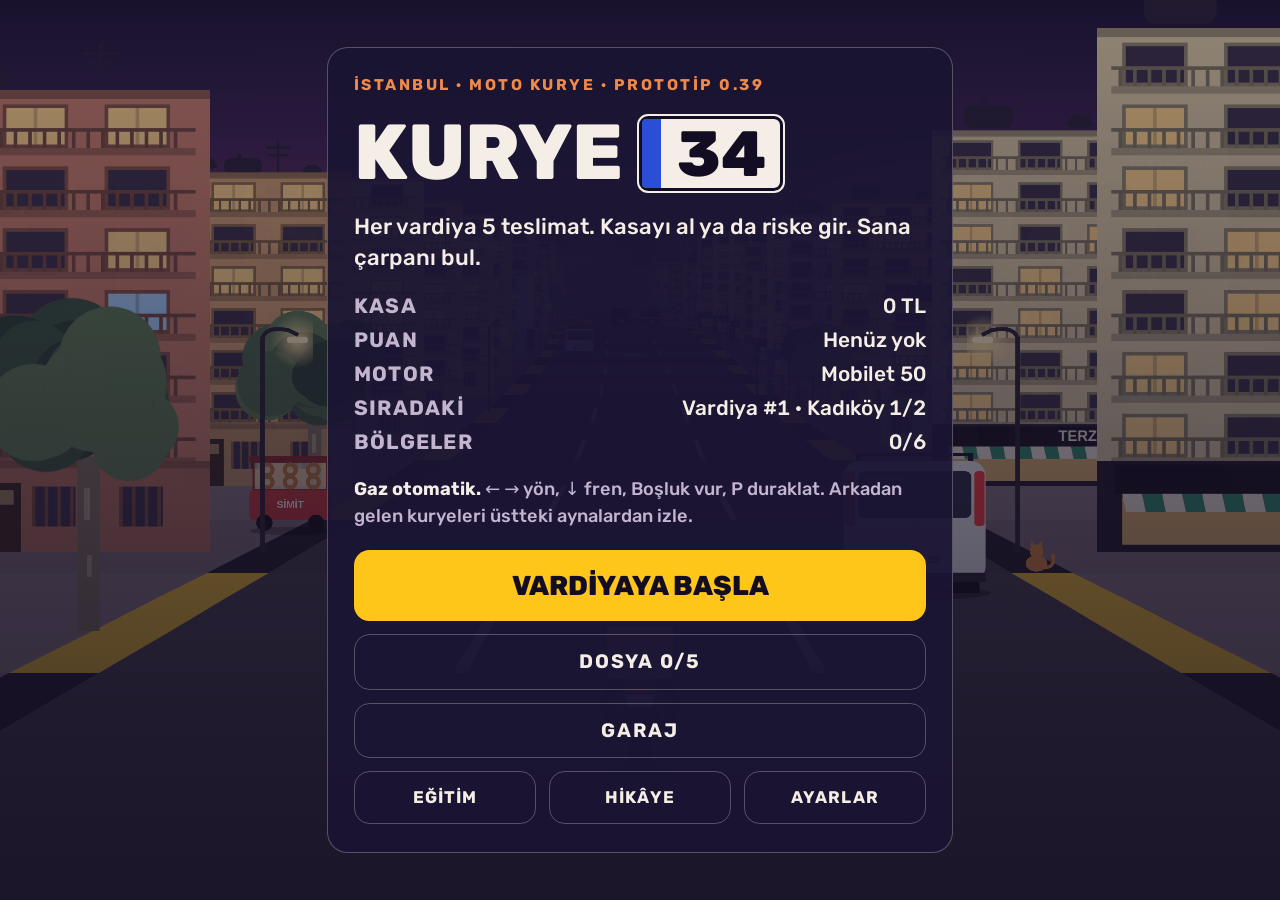
==== commit 9d4a2ac6: "v0.39: five-level parts, paint and helmet colours - Parts go to 5 levels (300/700/1500/3000/5000 TL)" ====
--- a/index.html
+++ b/index.html
@@ -69,7 +69,7 @@
 
 <div class="screen" id="menu">
   <div class="card">
-    <div class="eyebrow">İSTANBUL · MOTO KURYE · PROTOTİP 0.38</div>
+    <div class="eyebrow">İSTANBUL · MOTO KURYE · PROTOTİP 0.39</div>
     <h1>KURYE <span class="plate">34</span></h1>
     <p class="lede" id="lede">Her vardiya 5 teslimat. Kasayı al ya da riske gir. Sana çarpanı bul.</p>
     <dl class="facts">
@@ -119,6 +119,8 @@
     </div>
     <h3>PARÇALAR</h3>
     <div class="list" id="gUps"></div>
+    <h3>GÖRÜNÜM</h3>
+    <div class="cosm" id="gCos"></div>
     <h3>TEÇHİZAT</h3>
     <div class="list" id="gWpn"></div>
     <h3>MOTORLAR</h3>
--- a/style.css
+++ b/style.css
@@ -288,3 +288,14 @@
 /* settings: reset progress */
 #resetBtn{margin-top:10px}
 .ghost.danger{color:var(--ember);border-color:color-mix(in srgb,var(--ember) 55%,transparent)}
+
+/* garage: paint and helmet swatches */
+.cosm{display:flex;flex-direction:column;gap:8px}
+.crow{display:grid;grid-template-columns:1fr;gap:5px}
+.clab{font:600 13px/1.2 var(--ui);color:var(--muted)}
+.sws{display:flex;flex-wrap:wrap;gap:6px}
+.sw{display:flex;flex-direction:column;align-items:center;gap:2px;padding:4px 2px;width:46px;border:1.5px solid var(--line);border-radius:10px;background:var(--opt);color:var(--ink,#fff);cursor:pointer}
+.sw i{width:22px;height:22px;border-radius:50%;background:var(--c);box-shadow:inset 0 0 0 1.5px rgba(255,255,255,.25)}
+.sw small{font:700 9px/1 var(--ui);color:var(--muted);white-space:nowrap}
+.sw.on{border-color:var(--taxi)}.sw.on small{color:var(--taxi)}
+.sw.lock i{opacity:.75}.sw:disabled{opacity:.4;cursor:default}
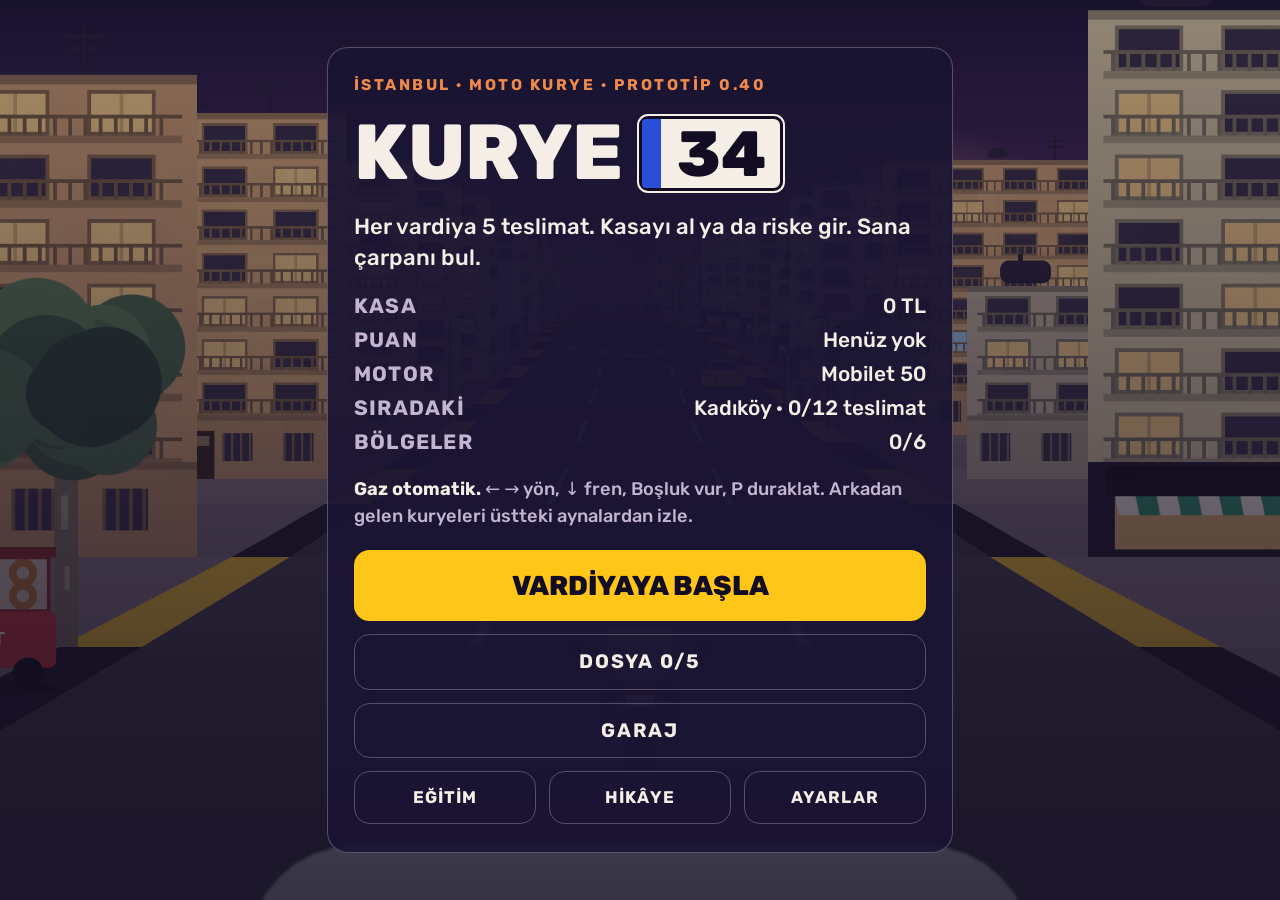
==== commit 95b64a66: "v0.40: progress by deliveries, speed rewarded, stronger Kara, audit fixes Progress - Districts are t" ====
--- a/index.html
+++ b/index.html
@@ -69,7 +69,7 @@
 
 <div class="screen" id="menu">
   <div class="card">
-    <div class="eyebrow">İSTANBUL · MOTO KURYE · PROTOTİP 0.39</div>
+    <div class="eyebrow">İSTANBUL · MOTO KURYE · PROTOTİP 0.40</div>
     <h1>KURYE <span class="plate">34</span></h1>
     <p class="lede" id="lede">Her vardiya 5 teslimat. Kasayı al ya da riske gir. Sana çarpanı bul.</p>
     <dl class="facts">
@@ -182,9 +182,9 @@
     </div>
     <h3>CEZALAR</h3>
     <dl class="facts rules">
-      <dt>Kırmızıda geçmek</dt><dd>75 TL</dd>
-      <dt>Yayaya çarpmak</dt><dd>100 TL, −1 yıldız</dd>
-      <dt>Çevirmede 55 km/s üstü</dt><dd>150 TL</dd>
+      <dt>Kırmızıda geçmek</dt><dd>ücretin %30’u</dd>
+      <dt>Yayaya çarpmak</dt><dd>ücretin %50’si, −1 yıldız</dd>
+      <dt>Çevirmede 55 km/s üstü</dt><dd>ücretin %60’ı</dd>
       <dt>Ambulansa yol vermemek</dt><dd>paket hasarı</dd>
     </dl>
   </div>
